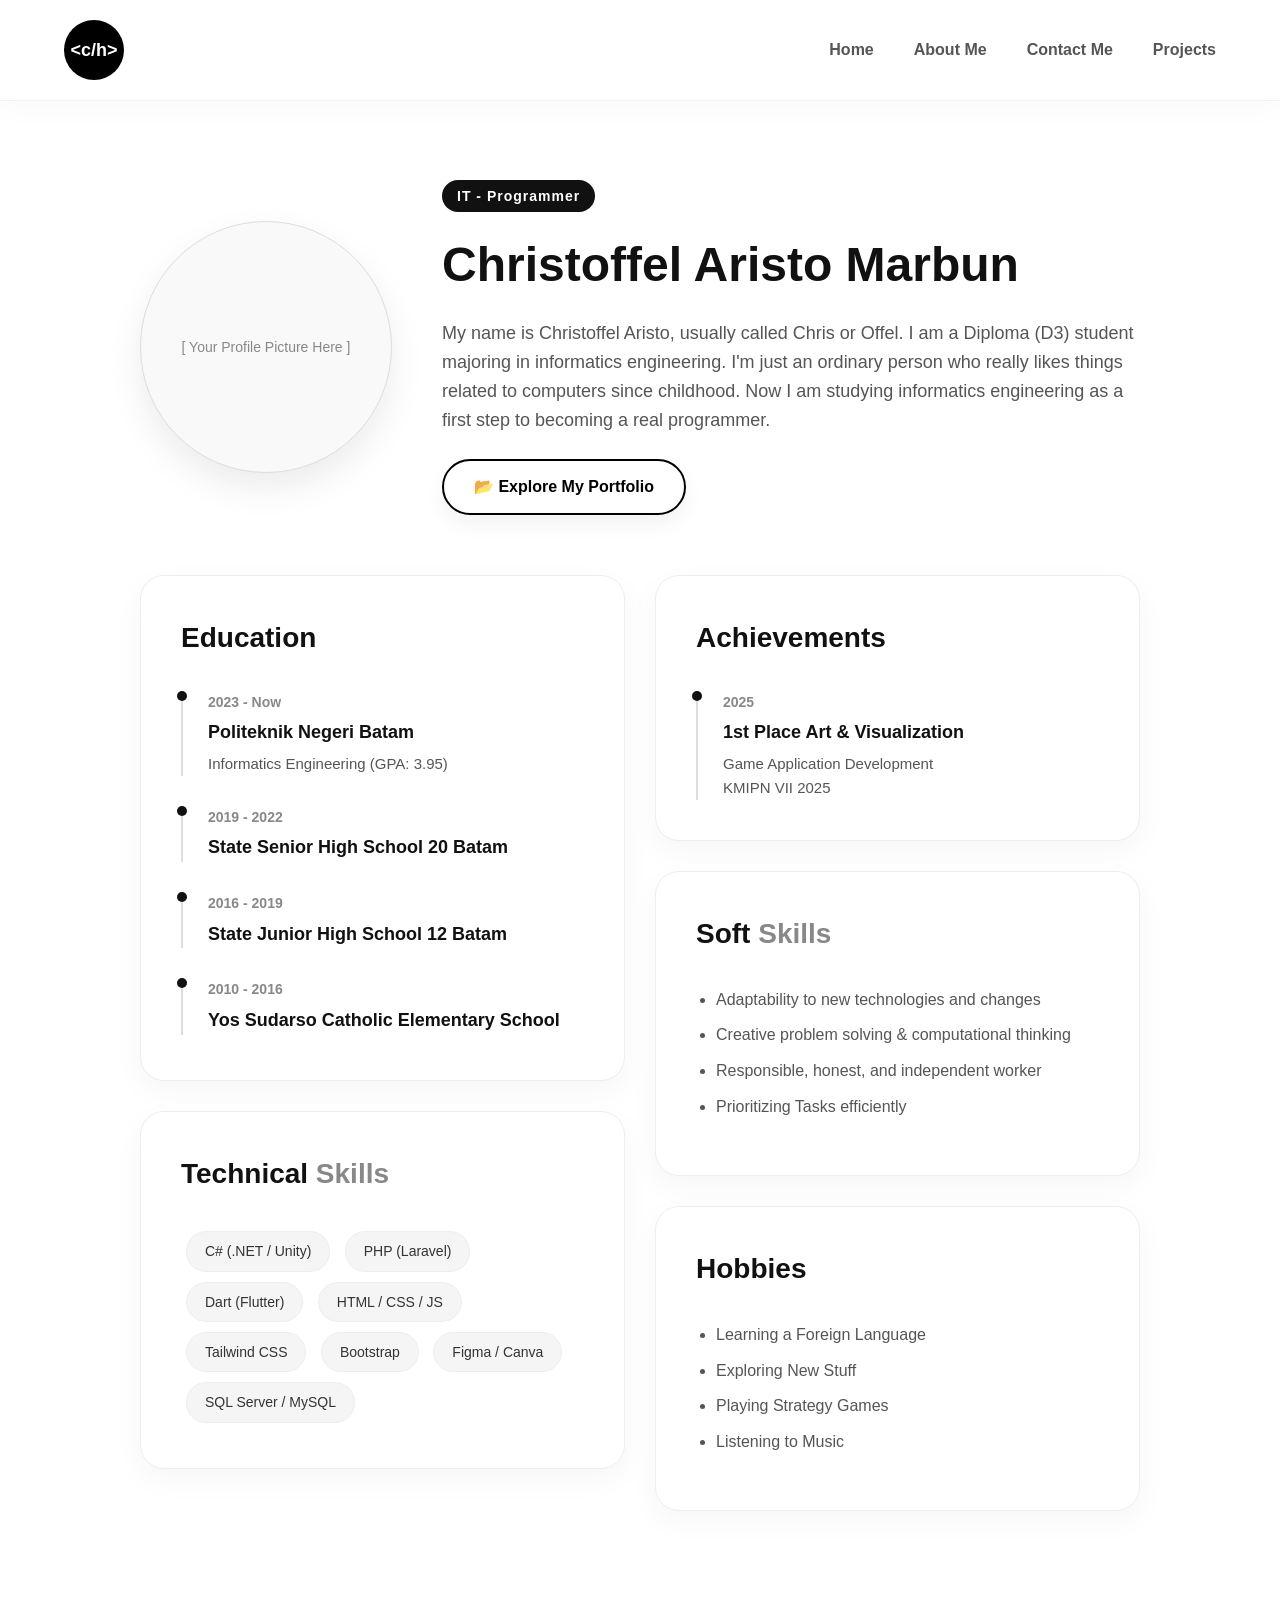
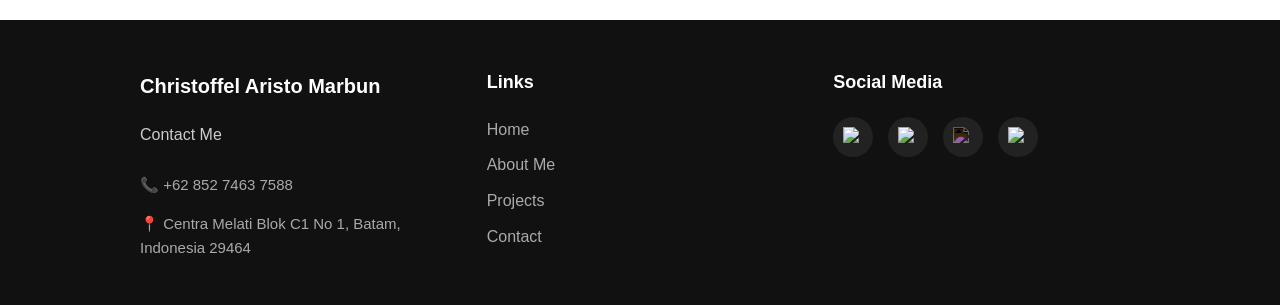
==== index.html @ 076c3e70 "v0.1 Minor update" ====
<!DOCTYPE html>
<html lang="en">
<head>
    <meta charset="UTF-8">
    <meta name="viewport" content="width=device-width, initial-scale=1.0">
    <title>Christoffel Aristo Marbun - CV & Profile</title>
    <!-- Premium Fonts -->
    <link href="https://fonts.cdnfonts.com/css/circular-std" rel="stylesheet">
    <link rel="stylesheet" href="css/style.css">
</head>
<body>
    <!-- Page Transition Loader -->
    <div class="page-transition" id="page-transition">
        <div class="transition-logo">&lt;c/h&gt;</div>
    </div>

    <header class="navbar">
        <div class="logo">&lt;c/h&gt;</div>
        <nav class="nav-links">
            <a href="index.html">Home</a>
            <a href="#about-me">About Me</a>
            <a href="#contact-me">Contact Me</a>
            <a href="projects.html">Projects</a>
        </nav>
    </header>

    <div class="container" style="margin-top: 100px;">
        
        <!-- Profile Section -->
        <div class="profile-section">
            <div class="profile-img-container">
                <img src="https://lh3.googleusercontent.com/d/1GMCUbj8FVfGwBu0GIR0FtXjV0nxoVJI_=w1000" alt="Christoffel Aristo Marbun" onerror="this.style.display='none'; this.nextElementSibling.style.display='block';">
                <div class="profile-placeholder-text" style="display: none;">[ Your Profile Picture Here ]</div>
            </div>
            <div class="profile-info">
                <div class="hero-badge">IT - Programmer</div>
                <h1 class="hero-title">Christoffel Aristo Marbun</h1>
                <div class="text-body">
                    My name is Christoffel Aristo, usually called Chris or Offel. I am a Diploma (D3) student majoring in informatics engineering. I'm just an ordinary person who really likes things related to computers since childhood. Now I am studying informatics engineering as a first step to becoming a real programmer.
                </div>
                <a href="projects.html" class="btn-primary">
                    📂 Explore My Portfolio
                </a>
            </div>
        </div>

        <div class="masonry-grid" id="about-me">
            <!-- Box 1: Education -->
            <div class="card">
                <h2 class="section-title">Education</h2>
                <div class="timeline-item">
                    <div class="timeline-date">2023 - Now</div>
                    <div class="timeline-title">Politeknik Negeri Batam</div>
                    <div style="color: #555; font-size: 15px;">Informatics Engineering (GPA: 3.95)</div>
                </div>
                <div class="timeline-item">
                    <div class="timeline-date">2019 - 2022</div>
                    <div class="timeline-title">State Senior High School 20 Batam</div>
                </div>
                <div class="timeline-item">
                    <div class="timeline-date">2016 - 2019</div>
                    <div class="timeline-title">State Junior High School 12 Batam</div>
                </div>
                <div class="timeline-item">
                    <div class="timeline-date">2010 - 2016</div>
                    <div class="timeline-title">Yos Sudarso Catholic Elementary School</div>
                </div>
            </div>

            <!-- Box 2: Technical Skills -->
            <div class="card">
                <h2 class="section-title">Technical <span>Skills</span></h2>
                <div>
                    <span class="skill-badge">C# (.NET / Unity)</span>
                    <span class="skill-badge">PHP (Laravel)</span>
                    <span class="skill-badge">Dart (Flutter)</span>
                    <span class="skill-badge">HTML / CSS / JS</span>
                    <span class="skill-badge">Tailwind CSS</span>
                    <span class="skill-badge">Bootstrap</span>
                    <span class="skill-badge">Figma / Canva</span>
                    <span class="skill-badge">SQL Server / MySQL</span>
                </div>
            </div>

            <!-- Box 3: Achievements -->
            <div class="card">
                <h2 class="section-title">Achievements</h2>
                <div class="timeline-item">
                    <div class="timeline-date">2025</div>
                    <div class="timeline-title">1st Place Art & Visualization</div>
                    <div style="color: #555; font-size: 15px;">Game Application Development<br>KMIPN VII 2025</div>
                </div>
            </div>

            <!-- Box 4: Soft Skills -->
            <div class="card">
                <h2 class="section-title">Soft <span>Skills</span></h2>
                <ul class="custom-list">
                    <li>Adaptability to new technologies and changes</li>
                    <li>Creative problem solving & computational thinking</li>
                    <li>Responsible, honest, and independent worker</li>
                    <li>Prioritizing Tasks efficiently</li>
                </ul>
            </div>

            <!-- Box 5: Hobbies -->
            <div class="card">
                <h2 class="section-title">Hobbies</h2>
                <ul class="custom-list">
                    <li>Learning a Foreign Language</li>
                    <li>Exploring New Stuff</li>
                    <li>Playing Strategy Games</li>
                    <li>Listening to Music</li>
                </ul>
            </div>
        </div>

    </div>

    <!-- Contact / Footer Section -->
    <footer class="footer-section" id="contact-me">
        <div class="container footer-container">
            <!-- Kiri: Info Profil & Kontak -->
            <div class="footer-col">
                <h3>Christoffel Aristo Marbun</h3>
                <p style="margin-bottom: 25px;">Contact Me</p>
                <div class="footer-contact">
                    <p>📞 +62 852 7463 7588</p>
                    <p>📍 Centra Melati Blok C1 No 1, Batam, Indonesia 29464</p>
                </div>
            </div>
            
            <!-- Tengah: Tautan -->
            <div class="footer-col">
                <h3 style="font-size: 18px;">Links</h3>
                <ul class="footer-links">
                    <li><a href="index.html">Home</a></li>
                    <li><a href="#about-me">About Me</a></li>
                    <li><a href="projects.html">Projects</a></li>
                    <li><a href="#contact-me">Contact</a></li>
                </ul>
            </div>
            
            <!-- Kanan: Media Sosial (Ikon) -->
            <div class="footer-col">
                <h3 style="font-size: 18px;">Social Media</h3>
                <div class="social-icons">
                    <a href="https://mail.google.com/mail/?view=cm&fs=1&to=offelmarbun@gmail.com" target="_blank" title="Email"><img src="https://upload.wikimedia.org/wikipedia/commons/7/7e/Gmail_icon_%282020%29.svg" alt="Email"></a>
                    <a href="https://www.linkedin.com/in/christoffel-aristo-marbun-a31024353/" target="_blank" title="LinkedIn"><img src="https://upload.wikimedia.org/wikipedia/commons/c/ca/LinkedIn_logo_initials.png" alt="LinkedIn"></a>
                    <a href="https://github.com/KChris117" target="_blank" title="GitHub"><img src="https://upload.wikimedia.org/wikipedia/commons/9/91/Octicons-mark-github.svg" alt="GitHub" style="filter: invert(1);"></a>
                    <a href="https://www.youtube.com/@ChristoffelAristo" target="_blank" title="YouTube"><img src="https://upload.wikimedia.org/wikipedia/commons/0/09/YouTube_full-color_icon_%282017%29.svg" alt="YouTube"></a>
                </div>
            </div>
        </div>
    </footer>

    <script>
        document.addEventListener('DOMContentLoaded', () => {
            const loader = document.getElementById('page-transition');
            
            // Fade out the loader when the page loads
            setTimeout(() => {
                loader.classList.add('fade-out');
            }, 300);

            // Handle link clicks for page transitions
            const links = document.querySelectorAll('a');
            links.forEach(link => {
                link.addEventListener('click', function(e) {
                    const targetUrl = this.getAttribute('href');
                    const targetBlank = this.getAttribute('target');
                    
                    // Hanya tangani link yang pindah halaman (bukan anchor # atau tab baru)
                    if (targetUrl && !targetUrl.startsWith('#') && targetBlank !== '_blank' && !targetUrl.startsWith('http')) {
                        // Cek apakah link benar-benar menuju halaman berbeda, bukan anchor di halaman yang sama
                        const isSamePageAnchor = targetUrl.includes('.html#') && targetUrl.split('#')[0] === window.location.pathname.split('/').pop();
                        
                        if (!isSamePageAnchor) {
                            e.preventDefault(); 
                            loader.classList.remove('fade-out');
                            setTimeout(() => {
                                window.location.href = targetUrl;
                            }, 500);
                        }
                    }
                });
            });
        });
    </script>
</body>
</html>
---- css/style.css ----
html {
    scroll-behavior: smooth;
}
body {
    background-color: white;
    color: #111;
    font-family: sans-serif;
    margin: 0;
    padding: 0;
    line-height: 1.6;
}
.container {
    max-width: 1000px;
    margin: 0 auto;
    padding: 40px 20px;
}

.profile-section {
    display: flex;
    align-items: center;
    gap: 50px;
    margin-top: 40px;
    margin-bottom: 60px;
}
.profile-img-container {
    flex: 0 0 250px;
    width: 250px;
    height: 250px;
    border-radius: 50%;
    overflow: hidden;
    border: 1px solid #ddd;
    box-shadow: 0 15px 35px rgba(0,0,0,0.08);
    background-color: #f9f9f9;
    display: flex;
    justify-content: center;
    align-items: center;
}
.profile-img-container img {
    width: 100%;
    height: 100%;
    object-fit: cover;
}
.profile-placeholder-text {
    color: #888;
    font-size: 14px;
    text-align: center;
    padding: 20px;
}
.profile-info {
    flex: 1;
}

.hero-badge {
    display: inline-block;
    background: #111;
    color: white;
    padding: 5px 15px;
    border-radius: 20px;
    font-size: 14px;
    font-weight: bold;
    margin-bottom: 15px;
    letter-spacing: 1px;
}
.hero-title {
    font-family: 'Circular Std', sans-serif;
    font-size: 48px;
    font-weight: 900;
    margin: 0 0 15px 0;
    color: #111;
}
.text-body {
    font-size: 18px;
    color: #555;
    margin-bottom: 25px;
}

.btn-primary {
    display: inline-block;
    padding: 13px 30px; /* Adjusted slightly to account for the border width */
    font-size: 16px;
    border-radius: 30px;
    background: white;
    color: black;
    border: 2px solid black;
    text-decoration: none;
    font-family: 'Circular Std', sans-serif;
    font-weight: bold;
    transition: all 0.3s ease;
    box-shadow: 0 10px 20px rgba(0,0,0,0.05);
}
.btn-primary:hover {
    transform: translateY(-3px);
    background: black;
    color: white;
    box-shadow: 0 15px 25px rgba(0,0,0,0.2);
}

.masonry-grid {
    column-count: 2;
    column-gap: 30px;
}
.masonry-grid .card {
    break-inside: avoid;
    margin-bottom: 30px;
}

.card {
    background: #fff;
    border: 1px solid #eee;
    border-radius: 24px;
    padding: 40px;
    box-shadow: 0 10px 30px rgba(0,0,0,0.04);
    transition: box-shadow 0.3s ease;
}
.card:hover {
    box-shadow: 0 15px 40px rgba(0,0,0,0.08);
}

.section-title {
    font-family: 'Circular Std', sans-serif;
    font-size: 28px;
    font-weight: 900;
    margin-top: 0;
    margin-bottom: 30px;
    color: #111;
}
.section-title span {
    color: #888;
}

.timeline-item {
    margin-bottom: 30px;
    padding-left: 25px;
    border-left: 2px solid #ddd;
    position: relative;
}
.timeline-item:last-child {
    margin-bottom: 0;
}
.timeline-item::before {
    content: '';
    position: absolute;
    left: -6px;
    top: 0;
    width: 10px;
    height: 10px;
    border-radius: 50%;
    background: #111;
}
.timeline-date {
    font-size: 14px;
    color: #888;
    margin-bottom: 5px;
    font-weight: bold;
}
.timeline-title {
    font-size: 18px;
    font-weight: bold;
    color: #111;
    margin-bottom: 5px;
}

.skill-badge {
    display: inline-block;
    padding: 8px 18px;
    margin: 5px;
    background: #f5f5f5;
    border: 1px solid #eee;
    border-radius: 20px;
    font-size: 14px;
    color: #333;
    transition: all 0.3s ease;
}
.skill-badge:hover {
    background: #111;
    color: white;
    transform: translateY(-2px);
}

ul.custom-list {
    padding-left: 20px;
    color: #555;
}
ul.custom-list li {
    margin-bottom: 10px;
}

.contact-section {
    margin-top: 30px;
    margin-bottom: 80px;
    display: flex;
    justify-content: space-between;
    flex-wrap: wrap;
    text-align: center;
}
.contact-box {
    flex: 1 1 200px;
    margin: 10px;
}
.contact-box h3 {
    font-family: 'Circular Std', sans-serif;
    color: #111;
    margin-bottom: 10px;
    font-size: 18px;
}
.contact-box div, .contact-box a {
    color: #555;
    text-decoration: none;
    font-size: 15px;
}
.contact-box a {
    color: #0066cc;
    font-weight: bold;
}
.contact-box a:hover {
    text-decoration: underline;
}

@media (max-width: 768px) {
    .profile-section {
        flex-direction: column;
        text-align: center;
        gap: 30px;
    }
    /* Layout 5 Kotak (Grid 2x2 + 1 di tengah) */
    .masonry-grid {
        display: flex;
        flex-wrap: wrap;
        justify-content: center;
        gap: 15px; /* Jarak antar kotak */
    }
    .masonry-grid .card {
        width: calc(50% - 8px); /* 50% lebar layar dikurangi gap */
        margin-bottom: 0; /* Hapus margin bawah karena sudah ada gap flex */
        padding: 15px; /* Perkecil padding drastis agar teks muat */
        box-sizing: border-box;
    }
    /* Penyesuaian Teks Kotak Agar Muat di Layar HP yang Dibagi 2 */
    .card .section-title {
        font-size: 18px; /* Diperkecil dari 28px */
        margin-bottom: 15px;
    }
    .timeline-item {
        padding-left: 15px;
        margin-bottom: 15px;
    }
    .timeline-title {
        font-size: 13px; /* Diperkecil dari 18px */
        margin-bottom: 2px;
    }
    .timeline-date {
        font-size: 11px;
    }
    .timeline-item div {
        font-size: 11px !important; /* Untuk IPK dan detail */
    }
    .skill-badge {
        font-size: 10px;
        padding: 5px 8px;
        margin: 2px;
    }
    ul.custom-list {
        font-size: 11px;
        padding-left: 15px;
    }
    ul.custom-list li {
        margin-bottom: 8px;
    }
}

.logo {
    background-color: black;
    color: white;
    width: 60px;
    height: 60px;
    border-radius: 50%;
    display: flex;
    justify-content: center;
    align-items: center;
    font-family: 'Circular Std', sans-serif;
    font-weight: bold;
    font-size: 18px;
    flex-shrink: 0;
}

.navbar {
    display: flex;
    justify-content: space-between;
    align-items: center;
    padding: 20px 5vw; /* Sedikit dikecilkan agar fixed navbar tidak terlalu memakan layar */
    position: fixed; /* Diubah dari absolute ke fixed agar tetap terlihat saat di-scroll */
    top: 0;
    left: 0;
    width: 100%;
    box-sizing: border-box;
    z-index: 1000;
    background: rgba(255, 255, 255, 0.7); /* Transparan putih */
    backdrop-filter: blur(12px); /* Efek blur kaca */
    -webkit-backdrop-filter: blur(12px);
    border-bottom: 1px solid rgba(0, 0, 0, 0.05); /* Garis batas super tipis */
    box-shadow: 0 4px 30px rgba(0, 0, 0, 0.03); /* Bayangan lembut */
    transition: all 0.3s ease;
}
.nav-links {
    display: flex;
    gap: 40px;
    align-items: center;
}
.nav-links a {
    text-decoration: none;
    color: #555;
    font-family: 'Circular Std', sans-serif;
    font-weight: bold;
    font-size: 16px;
    transition: color 0.3s ease, transform 0.3s ease;
    position: relative;
}
.nav-links a::after {
    content: '';
    position: absolute;
    width: 0;
    height: 2px;
    bottom: -5px;
    left: 50%;
    background-color: #000;
    transition: all 0.3s ease;
    transform: translateX(-50%);
}
.nav-links a:hover {
    color: #000;
    transform: translateY(-2px);
}
.nav-links a:hover::after {
    width: 100%;
}

@media (max-width: 768px) {
    .navbar {
        flex-direction: row; /* Tetap sebaris: Logo kiri, Tautan kanan */
        padding: 15px 4vw; /* Sedikit perkecil padding */
        gap: 10px;
        position: fixed; /* Tetap menempel di atas */
    }
    .logo {
        width: 45px;
        height: 45px;
        font-size: 14px;
    }
    .nav-links {
        gap: 15px; /* Kurangi jarak antar link agar muat di HP */
        flex-wrap: nowrap; /* Cegah turun ke baris baru */
    }
    .nav-links a {
        /* Ukuran teks dinamis: minimal 10px, ideal 3.2vw, maksimal 14px */
        font-size: clamp(10px, 3.2vw, 14px);
    }
}

/* Footer Section */
.footer-section {
    background-color: #111;
    color: white;
    padding: 30px 0 40px 0;
    margin-top: 60px;
}
.footer-container {
    display: flex;
    justify-content: space-between;
    flex-wrap: wrap;
    gap: 40px;
    text-align: left;
    padding: 0 20px;
}
.footer-col {
    flex: 1;
    min-width: 250px;
}
.footer-col h3 {
    font-family: 'Circular Std', sans-serif;
    color: white;
    margin-bottom: 20px;
    font-size: 20px;
}
.footer-col p {
    color: #ccc;
    margin-bottom: 10px;
}
.footer-contact p {
    font-size: 15px;
    color: #aaa;
    margin-bottom: 5px;
}
.footer-links {
    list-style: none;
    padding: 0;
    margin: 0;
}
.footer-links li {
    margin-bottom: 10px;
}
.footer-links a {
    color: #aaa;
    text-decoration: none;
    transition: color 0.3s;
}
.footer-links a:hover {
    color: white;
}
.social-icons {
    display: flex;
    gap: 15px;
}
.social-icons a {
    width: 40px;
    height: 40px;
    background-color: #222;
    border-radius: 50%;
    display: flex;
    justify-content: center;
    align-items: center;
    transition: transform 0.3s, background-color 0.3s;
}
.social-icons a:hover {
    transform: translateY(-5px);
    background-color: #333;
}
.social-icons img {
    width: 20px;
    height: 20px;
}

/* FOOTER MOBILE RESPONSIVE OVERRIDE */
@media (max-width: 768px) {
    .footer-container {
        flex-direction: row;
        flex-wrap: wrap; 
        justify-content: space-between;
        gap: 20px 5px; 
        padding: 0 15px;
    }
    .footer-col {
        min-width: 0;
        overflow-wrap: break-word;
        word-wrap: break-word;
        hyphens: auto;
    }
    
    /* Kolom 1 (Kiri Atas) */
    .footer-col:nth-child(1) {
        flex: 0 0 45%; 
        text-align: left;
    }
    
    /* Kolom 2 (Kanan Atas) */
    .footer-col:nth-child(2) {
        flex: 0 0 45%; 
        text-align: right;
    }
    
    /* Kolom 3 (Tengah Bawah) */
    .footer-col:nth-child(3) {
        flex: 0 0 100%; 
        text-align: center;
        margin-top: 10px;
    }
    
    /* Daftar tautan di kolom kanan ditarik ke kanan */
    .footer-col:nth-child(2) .footer-links {
        display: flex;
        flex-direction: column;
        align-items: flex-end;
    }
    
    /* Ikon sosmed di kolom bawah ditarik ke tengah */
    .footer-col:nth-child(3) .social-icons {
        justify-content: center;
    }

    .footer-col h3 {
        font-size: clamp(14px, 4vw, 18px) !important;
        margin-bottom: 10px;
    }
    .footer-col p, .footer-contact p {
        font-size: clamp(12px, 3.5vw, 14px);
        margin-bottom: 5px !important;
    }
    .footer-links li {
        margin-bottom: 5px;
    }
    .footer-links a {
        font-size: clamp(12px, 3.5vw, 14px);
    }
    .social-icons {
        gap: 15px;
        flex-wrap: nowrap;
    }
    .social-icons a {
        width: 32px;
        height: 32px;
    }
    .social-icons img {
        width: 16px;
        height: 16px;
    }
}

/* =========================================
   PAGE TRANSITION LOADER
========================================= */
.page-transition {
    position: fixed;
    top: 0;
    left: 0;
    width: 100vw;
    height: 100vh;
    background-color: #ffffff; /* Latar belakang putih agar selaras dengan tema web */
    z-index: 999999;
    display: flex;
    justify-content: center;
    align-items: center;
    opacity: 1;
    visibility: visible;
    transition: opacity 0.5s ease-in-out, visibility 0.5s ease-in-out;
}
.page-transition.fade-out {
    opacity: 0;
    visibility: hidden;
}
.transition-logo {
    background-color: black;
    color: white;
    width: 80px;
    height: 80px;
    border-radius: 50%;
    display: flex;
    justify-content: center;
    align-items: center;
    font-family: 'Circular Std', sans-serif;
    font-size: 24px;
    font-weight: bold;
    box-shadow: 0 15px 30px rgba(0,0,0,0.15); /* Sedikit bayangan agar menonjol */
    animation: pulse-logo 1.5s infinite;
}
@keyframes pulse-logo {
    0% { transform: scale(1); opacity: 1; }
    50% { transform: scale(1.15); opacity: 0.8; }
    100% { transform: scale(1); opacity: 1; }
}
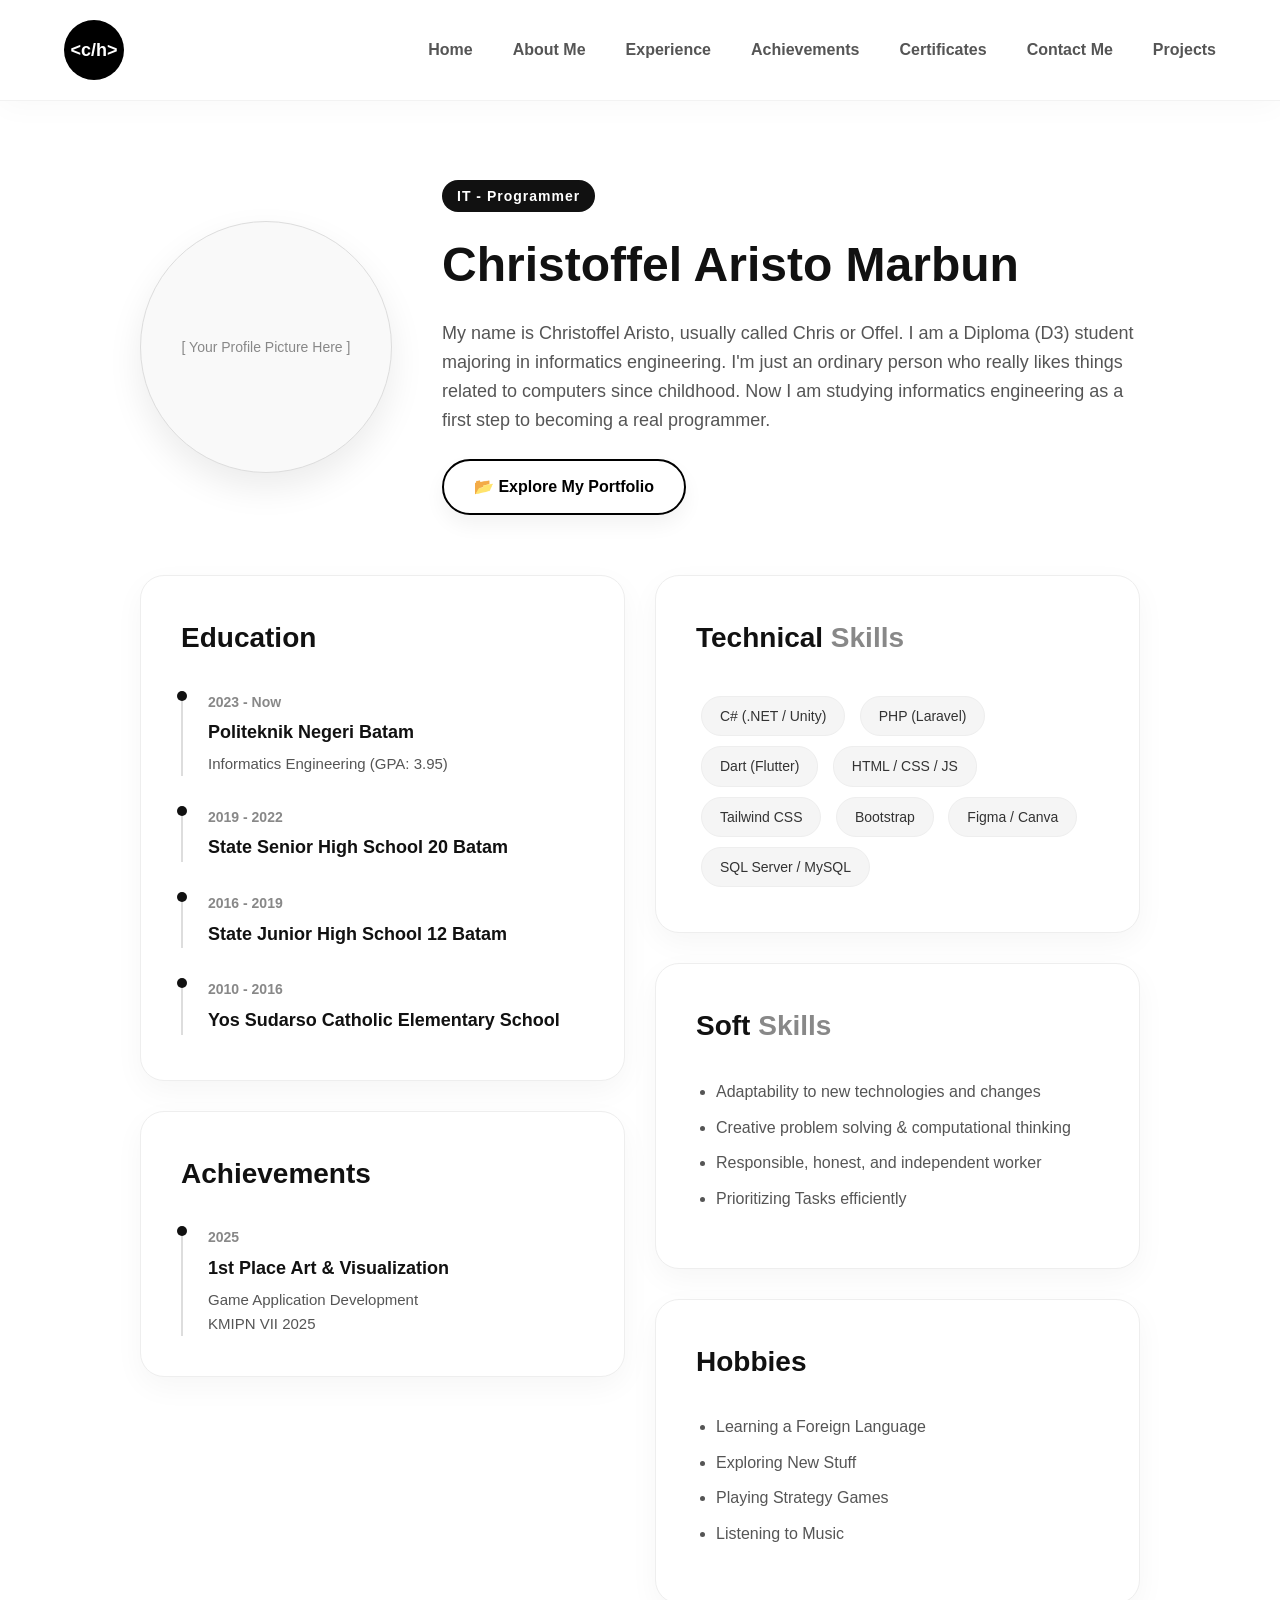
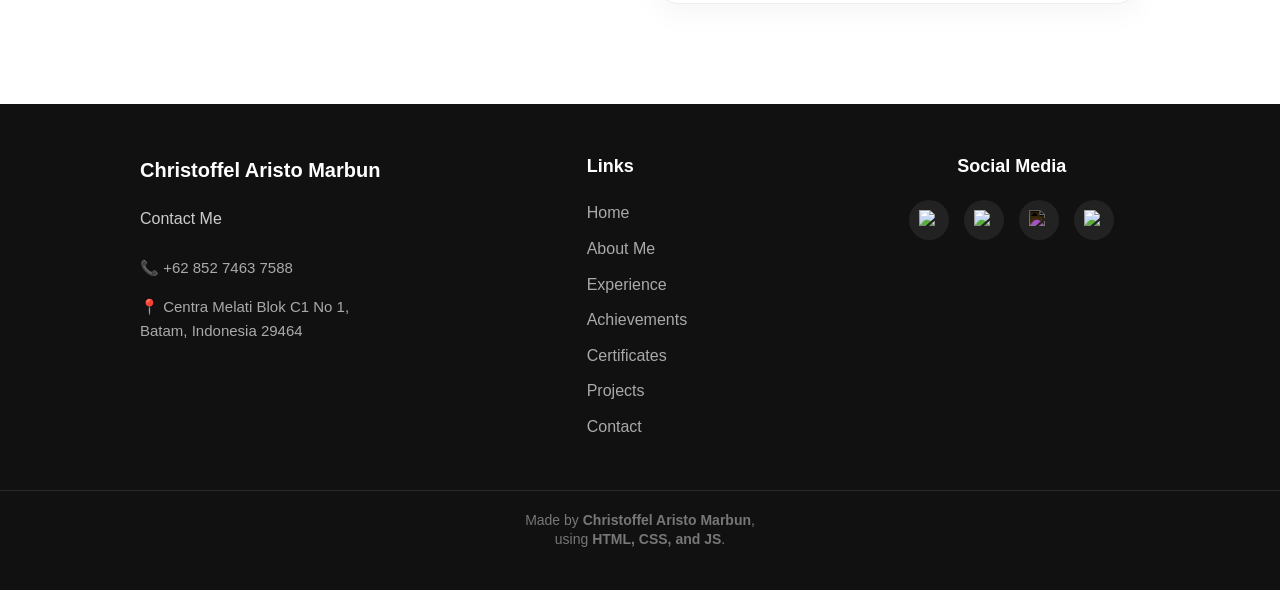
==== commit 7334c0c5: "v0.2 Project restructured. Each project already have its own html, css, and js file (separated). Inc" ====
--- a/index.html
+++ b/index.html
@@ -6,7 +6,8 @@
     <title>Christoffel Aristo Marbun - CV & Profile</title>
     <!-- Premium Fonts -->
     <link href="https://fonts.cdnfonts.com/css/circular-std" rel="stylesheet">
-    <link rel="stylesheet" href="css/style.css">
+    <link rel="stylesheet" href="css/shared.css">
+    <link rel="stylesheet" href="css/index.css">
 </head>
 <body>
     <!-- Page Transition Loader -->
@@ -15,10 +16,20 @@
     </div>
 
     <header class="navbar">
-        <div class="logo">&lt;c/h&gt;</div>
+        <a href="index.html" class="logo" style="text-decoration: none;">&lt;c/h&gt;</a>
+        
+        <div class="menu-toggle" id="mobile-menu">
+            <span class="bar"></span>
+            <span class="bar"></span>
+            <span class="bar"></span>
+        </div>
+
         <nav class="nav-links">
             <a href="index.html">Home</a>
             <a href="#about-me">About Me</a>
+            <a href="experience.html">Experience</a>
+            <a href="achievements.html">Achievements</a>
+            <a href="certificates.html">Certificates</a>
             <a href="#contact-me">Contact Me</a>
             <a href="projects.html">Projects</a>
         </nav>
@@ -67,7 +78,17 @@
                 </div>
             </div>
 
-            <!-- Box 2: Technical Skills -->
+            <!-- Box 2: Achievements -->
+            <div class="card">
+                <h2 class="section-title">Achievements</h2>
+                <div class="timeline-item">
+                    <div class="timeline-date">2025</div>
+                    <div class="timeline-title">1st Place Art & Visualization</div>
+                    <div style="color: #555; font-size: 15px;">Game Application Development<br>KMIPN VII 2025</div>
+                </div>
+            </div>
+
+            <!-- Box 3: Technical Skills -->
             <div class="card">
                 <h2 class="section-title">Technical <span>Skills</span></h2>
                 <div>
@@ -79,16 +100,6 @@
                     <span class="skill-badge">Bootstrap</span>
                     <span class="skill-badge">Figma / Canva</span>
                     <span class="skill-badge">SQL Server / MySQL</span>
-                </div>
-            </div>
-
-            <!-- Box 3: Achievements -->
-            <div class="card">
-                <h2 class="section-title">Achievements</h2>
-                <div class="timeline-item">
-                    <div class="timeline-date">2025</div>
-                    <div class="timeline-title">1st Place Art & Visualization</div>
-                    <div style="color: #555; font-size: 15px;">Game Application Development<br>KMIPN VII 2025</div>
                 </div>
             </div>
 
@@ -135,9 +146,12 @@
                 <h3 style="font-size: 18px;">Links</h3>
                 <ul class="footer-links">
                     <li><a href="index.html">Home</a></li>
-                    <li><a href="#about-me">About Me</a></li>
+                    <li><a href="index.html#about-me">About Me</a></li>
+                    <li><a href="experience.html">Experience</a></li>
+                    <li><a href="achievements.html">Achievements</a></li>
+                    <li><a href="certificates.html">Certificates</a></li>
                     <li><a href="projects.html">Projects</a></li>
-                    <li><a href="#contact-me">Contact</a></li>
+                    <li><a href="index.html#contact-me">Contact</a></li>
                 </ul>
             </div>
             
@@ -152,40 +166,15 @@
                 </div>
             </div>
         </div>
+        
+        <!-- Footer Bottom Text -->
+        <div class="footer-bottom-text">
+            Made by <strong>Christoffel Aristo Marbun</strong>,<br>
+            using <strong>HTML, CSS, and JS</strong>.
+        </div>
     </footer>
 
-    <script>
-        document.addEventListener('DOMContentLoaded', () => {
-            const loader = document.getElementById('page-transition');
-            
-            // Fade out the loader when the page loads
-            setTimeout(() => {
-                loader.classList.add('fade-out');
-            }, 300);
-
-            // Handle link clicks for page transitions
-            const links = document.querySelectorAll('a');
-            links.forEach(link => {
-                link.addEventListener('click', function(e) {
-                    const targetUrl = this.getAttribute('href');
-                    const targetBlank = this.getAttribute('target');
-                    
-                    // Hanya tangani link yang pindah halaman (bukan anchor # atau tab baru)
-                    if (targetUrl && !targetUrl.startsWith('#') && targetBlank !== '_blank' && !targetUrl.startsWith('http')) {
-                        // Cek apakah link benar-benar menuju halaman berbeda, bukan anchor di halaman yang sama
-                        const isSamePageAnchor = targetUrl.includes('.html#') && targetUrl.split('#')[0] === window.location.pathname.split('/').pop();
-                        
-                        if (!isSamePageAnchor) {
-                            e.preventDefault(); 
-                            loader.classList.remove('fade-out');
-                            setTimeout(() => {
-                                window.location.href = targetUrl;
-                            }, 500);
-                        }
-                    }
-                });
-            });
-        });
-    </script>
+    <script src="js/shared.js"></script>
+    <script src="js/index.js"></script>
 </body>
 </html>
--- a/css/shared.css
+++ b/css/shared.css
@@ -0,0 +1,596 @@
+html {
+    scroll-behavior: smooth;
+}
+body {
+    background-color: white;
+    color: #111;
+    font-family: sans-serif;
+    margin: 0;
+    padding: 0;
+    line-height: 1.6;
+}
+.container {
+    max-width: 1000px;
+    margin: 0 auto;
+    padding: 40px 20px;
+}
+
+.hero-badge {
+    display: inline-block;
+    background: #111;
+    color: white;
+    padding: 5px 15px;
+    border-radius: 20px;
+    font-size: 14px;
+    font-weight: bold;
+    margin-bottom: 15px;
+    letter-spacing: 1px;
+}
+.hero-title {
+    font-family: 'Circular Std', sans-serif;
+    font-size: 48px;
+    font-weight: 900;
+    margin: 0 0 15px 0;
+    color: #111;
+}
+.text-body {
+    font-size: 18px;
+    color: #555;
+    margin-bottom: 25px;
+}
+
+.btn-primary {
+    display: inline-block;
+    padding: 13px 30px; /* Adjusted slightly to account for the border width */
+    font-size: 16px;
+    border-radius: 30px;
+    background: white;
+    color: black;
+    border: 2px solid black;
+    text-decoration: none;
+    font-family: 'Circular Std', sans-serif;
+    font-weight: bold;
+    transition: all 0.3s ease;
+    box-shadow: 0 10px 20px rgba(0,0,0,0.05);
+}
+.btn-primary:hover {
+    transform: translateY(-3px);
+    background: black;
+    color: white;
+    box-shadow: 0 15px 25px rgba(0,0,0,0.2);
+}
+
+.masonry-grid {
+    column-count: 2;
+    column-gap: 30px;
+}
+.masonry-grid .card {
+    break-inside: avoid;
+    margin-bottom: 30px;
+}
+
+.card {
+    background: #fff;
+    border: 1px solid #eee;
+    border-radius: 24px;
+    padding: 40px;
+    box-shadow: 0 10px 30px rgba(0,0,0,0.04);
+    transition: box-shadow 0.3s ease;
+}
+.card:hover {
+    box-shadow: 0 15px 40px rgba(0,0,0,0.08);
+}
+
+.section-title {
+    font-family: 'Circular Std', sans-serif;
+    font-size: 28px;
+    font-weight: 900;
+    margin-top: 0;
+    margin-bottom: 30px;
+    color: #111;
+}
+.section-title span {
+    color: #888;
+}
+
+.timeline-item {
+    margin-bottom: 30px;
+    padding-left: 25px;
+    border-left: 2px solid #ddd;
+    position: relative;
+}
+.timeline-item:last-child {
+    margin-bottom: 0;
+}
+.timeline-item::before {
+    content: '';
+    position: absolute;
+    left: -6px;
+    top: 0;
+    width: 10px;
+    height: 10px;
+    border-radius: 50%;
+    background: #111;
+}
+.timeline-date {
+    font-size: 14px;
+    color: #888;
+    margin-bottom: 5px;
+    font-weight: bold;
+}
+.timeline-title {
+    font-size: 18px;
+    font-weight: bold;
+    color: #111;
+    margin-bottom: 5px;
+}
+
+.skill-badge {
+    display: inline-block;
+    padding: 8px 18px;
+    margin: 5px;
+    background: #f5f5f5;
+    border: 1px solid #eee;
+    border-radius: 20px;
+    font-size: 14px;
+    color: #333;
+    transition: all 0.3s ease;
+}
+.skill-badge:hover {
+    background: #111;
+    color: white;
+    transform: translateY(-2px);
+}
+
+ul.custom-list {
+    padding-left: 20px;
+    color: #555;
+}
+ul.custom-list li {
+    margin-bottom: 10px;
+}
+
+.contact-section {
+    margin-top: 30px;
+    margin-bottom: 80px;
+    display: flex;
+    justify-content: space-between;
+    flex-wrap: wrap;
+    text-align: center;
+}
+.contact-box {
+    flex: 1 1 200px;
+    margin: 10px;
+}
+.contact-box h3 {
+    font-family: 'Circular Std', sans-serif;
+    color: #111;
+    margin-bottom: 10px;
+    font-size: 18px;
+}
+.contact-box div, .contact-box a {
+    color: #555;
+    text-decoration: none;
+    font-size: 15px;
+}
+.contact-box a {
+    color: #0066cc;
+    font-weight: bold;
+}
+.contact-box a:hover {
+    text-decoration: underline;
+}
+
+@media (max-width: 768px) {
+    /* Layout 5 Kotak (Grid 2x2 + 1 di tengah) */
+    .masonry-grid {
+        display: flex;
+        flex-wrap: wrap;
+        justify-content: center;
+        gap: 15px; /* Jarak antar kotak */
+    }
+    .masonry-grid .card {
+        width: calc(50% - 8px); /* 50% lebar layar dikurangi gap */
+        margin-bottom: 0; /* Hapus margin bawah karena sudah ada gap flex */
+        padding: 15px; /* Perkecil padding drastis agar teks muat */
+        box-sizing: border-box;
+    }
+    /* Penyesuaian Teks Kotak Agar Muat di Layar HP yang Dibagi 2 */
+    .card .section-title {
+        font-size: 18px; /* Diperkecil dari 28px */
+        margin-bottom: 15px;
+    }
+    .timeline-item {
+        padding-left: 15px;
+        margin-bottom: 15px;
+    }
+    .timeline-title {
+        font-size: 13px; /* Diperkecil dari 18px */
+        margin-bottom: 2px;
+    }
+    .timeline-date {
+        font-size: 11px;
+    }
+    .timeline-item div {
+        font-size: 11px !important; /* Untuk IPK dan detail */
+    }
+    .skill-badge {
+        font-size: 10px;
+        padding: 5px 8px;
+        margin: 2px;
+    }
+    ul.custom-list {
+        font-size: 11px;
+        padding-left: 15px;
+    }
+    ul.custom-list li {
+        margin-bottom: 8px;
+    }
+}
+
+.logo {
+    background-color: black;
+    color: white;
+    width: 60px;
+    height: 60px;
+    border-radius: 50%;
+    display: flex;
+    justify-content: center;
+    align-items: center;
+    font-family: 'Circular Std', sans-serif;
+    font-weight: bold;
+    font-size: 18px;
+    flex-shrink: 0;
+}
+
+.navbar {
+    display: flex;
+    justify-content: space-between;
+    align-items: center;
+    padding: 20px 5vw; /* Sedikit dikecilkan agar fixed navbar tidak terlalu memakan layar */
+    position: fixed; /* Diubah dari absolute ke fixed agar tetap terlihat saat di-scroll */
+    top: 0;
+    left: 0;
+    width: 100%;
+    box-sizing: border-box;
+    z-index: 1000;
+    background: rgba(255, 255, 255, 0.7); /* Transparan putih */
+    backdrop-filter: blur(12px); /* Efek blur kaca */
+    -webkit-backdrop-filter: blur(12px);
+    border-bottom: 1px solid rgba(0, 0, 0, 0.05); /* Garis batas super tipis */
+    box-shadow: 0 4px 30px rgba(0, 0, 0, 0.03); /* Bayangan lembut */
+    transition: all 0.3s ease;
+}
+
+.menu-toggle {
+    display: none;
+    flex-direction: column;
+    justify-content: space-between;
+    width: 30px;
+    height: 21px;
+    cursor: pointer;
+    z-index: 1001; /* Di atas sidebar nav-links */
+}
+
+.menu-toggle .bar {
+    width: 100%;
+    height: 3px;
+    background-color: #111;
+    border-radius: 10px;
+    transition: all 0.3s ease;
+}
+.nav-links {
+    display: flex;
+    gap: 40px;
+    align-items: center;
+}
+.nav-links a {
+    text-decoration: none;
+    color: #555;
+    font-family: 'Circular Std', sans-serif;
+    font-weight: bold;
+    font-size: 16px;
+    transition: color 0.3s ease, transform 0.3s ease;
+    position: relative;
+}
+.nav-links a::after {
+    content: '';
+    position: absolute;
+    width: 0;
+    height: 2px;
+    bottom: -5px;
+    left: 50%;
+    background-color: #000;
+    transition: all 0.3s ease;
+    transform: translateX(-50%);
+}
+.nav-links a:hover {
+    color: #000;
+    transform: translateY(-2px);
+}
+.nav-links a:hover::after {
+    width: 100%;
+}
+
+@media (max-width: 768px) {
+    .navbar {
+        padding: 15px 5vw; 
+    }
+    .logo {
+        width: 45px;
+        height: 45px;
+        font-size: 14px;
+    }
+    
+    .menu-toggle {
+        display: flex;
+    }
+    
+    .nav-links {
+        position: absolute;
+        right: 5vw;
+        top: 75px;
+        flex-direction: column;
+        background: rgba(255, 255, 255, 0.95);
+        backdrop-filter: blur(10px);
+        -webkit-backdrop-filter: blur(10px);
+        width: max-content;
+        height: auto;
+        padding: 20px 30px;
+        border-radius: 16px;
+        justify-content: flex-start;
+        align-items: center;
+        gap: 20px;
+        transition: opacity 0.3s ease, transform 0.3s ease, visibility 0.3s ease;
+        box-shadow: 0 15px 40px rgba(0,0,0,0.15);
+        z-index: 1000;
+        border: 1px solid rgba(0,0,0,0.05);
+
+        opacity: 0;
+        visibility: hidden;
+        transform: translateY(-15px);
+    }
+    
+    .nav-links.active {
+        opacity: 1;
+        visibility: visible;
+        transform: translateY(0);
+    }
+    
+    .nav-links a {
+        font-size: 15px;
+        width: auto;
+        text-align: center;
+    }
+    
+    /* Animasi icon hamburger menjadi X */
+    .menu-toggle.active .bar:nth-child(1) {
+        transform: translateY(9px) rotate(45deg);
+    }
+    .menu-toggle.active .bar:nth-child(2) {
+        opacity: 0;
+    }
+    .menu-toggle.active .bar:nth-child(3) {
+        transform: translateY(-9px) rotate(-45deg);
+    }
+}
+
+/* Footer Section */
+.footer-section {
+    background-color: #111;
+    color: white;
+    padding: 30px 0 40px 0;
+    margin-top: 60px;
+}
+.footer-container {
+    display: flex;
+    justify-content: space-between;
+    flex-wrap: wrap;
+    gap: 40px;
+    text-align: left;
+    padding: 0 20px;
+}
+.footer-col {
+    flex: 1;
+    min-width: 250px;
+}
+@media (min-width: 769px) {
+    .footer-col:nth-child(2) {
+        padding-left: 15%;
+    }
+}
+.footer-col:nth-child(3) {
+    text-align: center;
+}
+.footer-col:nth-child(3) .social-icons {
+    justify-content: center;
+}
+.footer-col h3 {
+    font-family: 'Circular Std', sans-serif;
+    color: white;
+    margin-bottom: 20px;
+    font-size: 20px;
+}
+.footer-col p {
+    color: #ccc;
+    margin-bottom: 10px;
+}
+.footer-contact p {
+    font-size: 15px;
+    color: #aaa;
+    margin-bottom: 5px;
+}
+.footer-bottom-text {
+    text-align: center; 
+    border-top: 1px solid rgba(255,255,255,0.1); 
+    margin-top: 40px; 
+    padding-top: 20px; 
+    width: 100%; 
+    color: #777; 
+    font-size: 14px; 
+    line-height: 1.4;
+}
+.footer-links {
+    list-style: none;
+    padding: 0;
+    margin: 0;
+}
+.footer-links li {
+    margin-bottom: 10px;
+}
+.footer-links a {
+    color: #aaa;
+    text-decoration: none;
+    transition: color 0.3s;
+}
+.footer-links a:hover {
+    color: white;
+}
+.social-icons {
+    display: flex;
+    gap: 15px;
+}
+.social-icons a {
+    width: 40px;
+    height: 40px;
+    background-color: #222;
+    border-radius: 50%;
+    display: flex;
+    justify-content: center;
+    align-items: center;
+    transition: transform 0.3s, background-color 0.3s;
+}
+.social-icons a:hover {
+    transform: translateY(-5px);
+    background-color: #333;
+}
+.social-icons img {
+    width: 20px;
+    height: 20px;
+}
+
+/* FOOTER MOBILE RESPONSIVE OVERRIDE */
+@media (max-width: 768px) {
+    .footer-container {
+        flex-direction: row;
+        flex-wrap: wrap; 
+        justify-content: space-between;
+        gap: 20px 5px; 
+        padding: 0 15px;
+    }
+    .footer-col {
+        min-width: 0;
+        overflow-wrap: break-word;
+        word-wrap: break-word;
+        hyphens: auto;
+    }
+    
+    /* Kolom 1 (Kiri Atas) */
+    .footer-col:nth-child(1) {
+        flex: 0 0 45%; 
+        text-align: left;
+    }
+    
+    /* Kolom 2 (Kanan Atas) */
+    .footer-col:nth-child(2) {
+        flex: 0 0 45%; 
+        text-align: right;
+    }
+    
+    /* Kolom 3 (Tengah Bawah) */
+    .footer-col:nth-child(3) {
+        flex: 0 0 100%; 
+        text-align: center;
+        margin-top: 10px;
+        border-top: 1px solid rgba(255,255,255,0.1);
+        padding-top: 20px;
+    }
+    
+    .footer-bottom-text {
+        border-top: none;
+        margin-top: 20px;
+        padding-top: 0;
+    }
+    
+    /* Daftar tautan di kolom kanan ditarik ke kanan */
+    .footer-col:nth-child(2) .footer-links {
+        display: flex;
+        flex-direction: column;
+        align-items: flex-end;
+    }
+    
+    /* Ikon sosmed di kolom bawah ditarik ke tengah */
+    .footer-col:nth-child(3) .social-icons {
+        justify-content: center;
+    }
+
+    .footer-col h3 {
+        font-size: clamp(14px, 4vw, 18px) !important;
+        margin-bottom: 10px;
+    }
+    .footer-col p, .footer-contact p {
+        font-size: clamp(12px, 3.5vw, 14px);
+        margin-bottom: 5px !important;
+    }
+    .footer-links li {
+        margin-bottom: 5px;
+    }
+    .footer-links a {
+        font-size: clamp(12px, 3.5vw, 14px);
+    }
+    .social-icons {
+        gap: 15px;
+        flex-wrap: nowrap;
+    }
+    .social-icons a {
+        width: 32px;
+        height: 32px;
+    }
+    .social-icons img {
+        width: 16px;
+        height: 16px;
+    }
+}
+
+/* =========================================
+   PAGE TRANSITION LOADER
+========================================= */
+.page-transition {
+    position: fixed;
+    top: 0;
+    left: 0;
+    width: 100vw;
+    height: 100vh;
+    background-color: #ffffff; /* Latar belakang putih agar selaras dengan tema web */
+    z-index: 999999;
+    display: flex;
+    justify-content: center;
+    align-items: center;
+    opacity: 1;
+    visibility: visible;
+    transition: opacity 0.5s ease-in-out, visibility 0.5s ease-in-out;
+}
+.page-transition.fade-out {
+    opacity: 0;
+    visibility: hidden;
+}
+.transition-logo {
+    background-color: black;
+    color: white;
+    width: 80px;
+    height: 80px;
+    border-radius: 50%;
+    display: flex;
+    justify-content: center;
+    align-items: center;
+    font-family: 'Circular Std', sans-serif;
+    font-size: 24px;
+    font-weight: bold;
+    box-shadow: 0 15px 30px rgba(0,0,0,0.15); /* Sedikit bayangan agar menonjol */
+    animation: pulse-logo 1.5s infinite;
+}
+@keyframes pulse-logo {
+    0% { transform: scale(1); opacity: 1; }
+    50% { transform: scale(1.15); opacity: 0.8; }
+    100% { transform: scale(1); opacity: 1; }
+}
--- a/css/index.css
+++ b/css/index.css
@@ -0,0 +1,43 @@
+/* Index Specific Styles */
+.profile-section {
+    display: flex;
+    align-items: center;
+    gap: 50px;
+    margin-top: 40px;
+    margin-bottom: 60px;
+}
+.profile-img-container {
+    flex: 0 0 250px;
+    width: 250px;
+    height: 250px;
+    border-radius: 50%;
+    overflow: hidden;
+    border: 1px solid #ddd;
+    box-shadow: 0 15px 35px rgba(0,0,0,0.08);
+    background-color: #f9f9f9;
+    display: flex;
+    justify-content: center;
+    align-items: center;
+}
+.profile-img-container img {
+    width: 100%;
+    height: 100%;
+    object-fit: cover;
+}
+.profile-placeholder-text {
+    color: #888;
+    font-size: 14px;
+    text-align: center;
+    padding: 20px;
+}
+.profile-info {
+    flex: 1;
+}
+
+@media (max-width: 768px) {
+    .profile-section {
+        flex-direction: column;
+        text-align: center;
+        gap: 30px;
+    }
+}
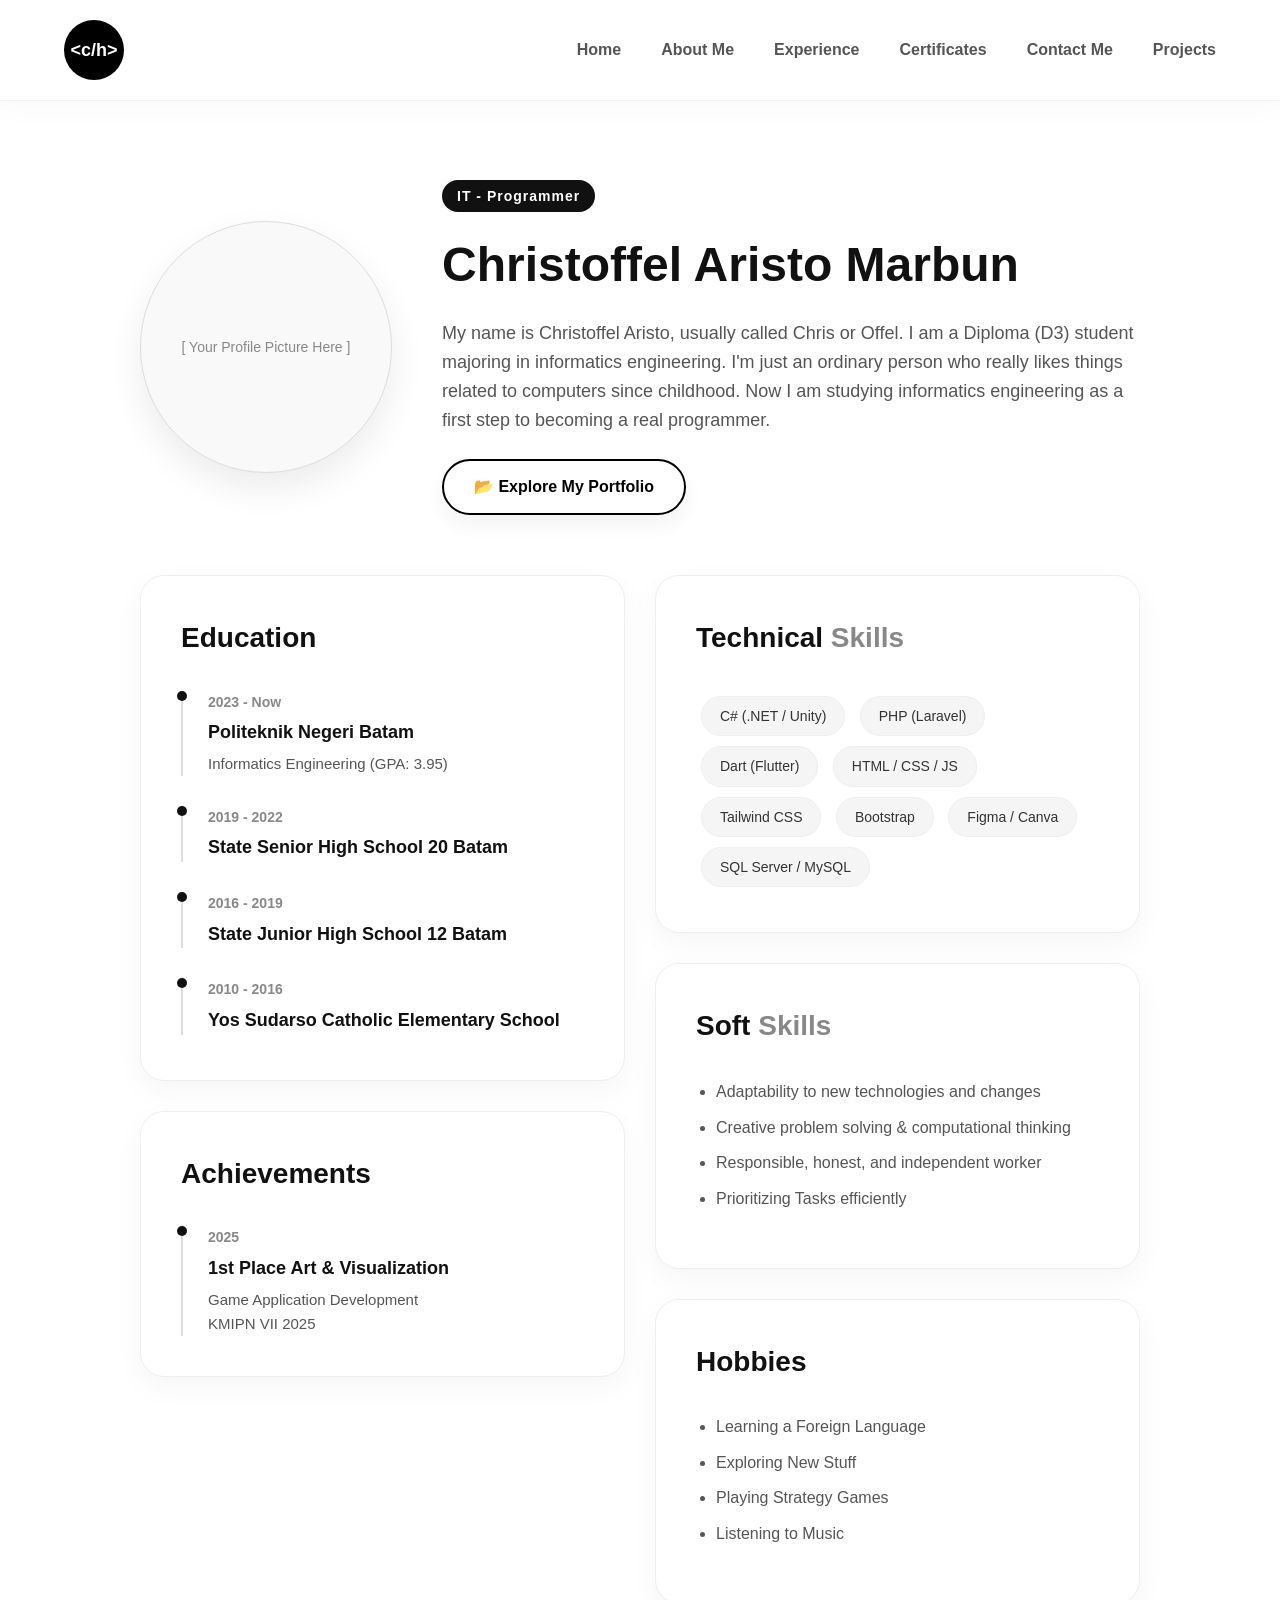
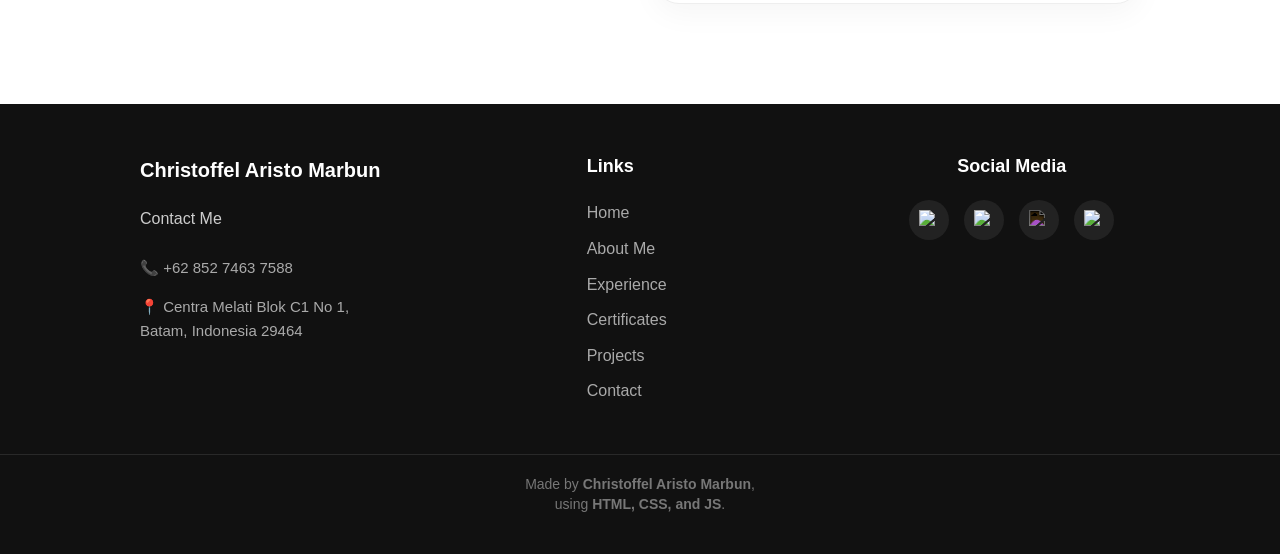
==== commit 07ad3534: "v0.1 Achivement page deleted. Experience page get major updated." ====
--- a/index.html
+++ b/index.html
@@ -28,7 +28,6 @@
             <a href="index.html">Home</a>
             <a href="#about-me">About Me</a>
             <a href="experience.html">Experience</a>
-            <a href="achievements.html">Achievements</a>
             <a href="certificates.html">Certificates</a>
             <a href="#contact-me">Contact Me</a>
             <a href="projects.html">Projects</a>
@@ -148,7 +147,6 @@
                     <li><a href="index.html">Home</a></li>
                     <li><a href="index.html#about-me">About Me</a></li>
                     <li><a href="experience.html">Experience</a></li>
-                    <li><a href="achievements.html">Achievements</a></li>
                     <li><a href="certificates.html">Certificates</a></li>
                     <li><a href="projects.html">Projects</a></li>
                     <li><a href="index.html#contact-me">Contact</a></li>
